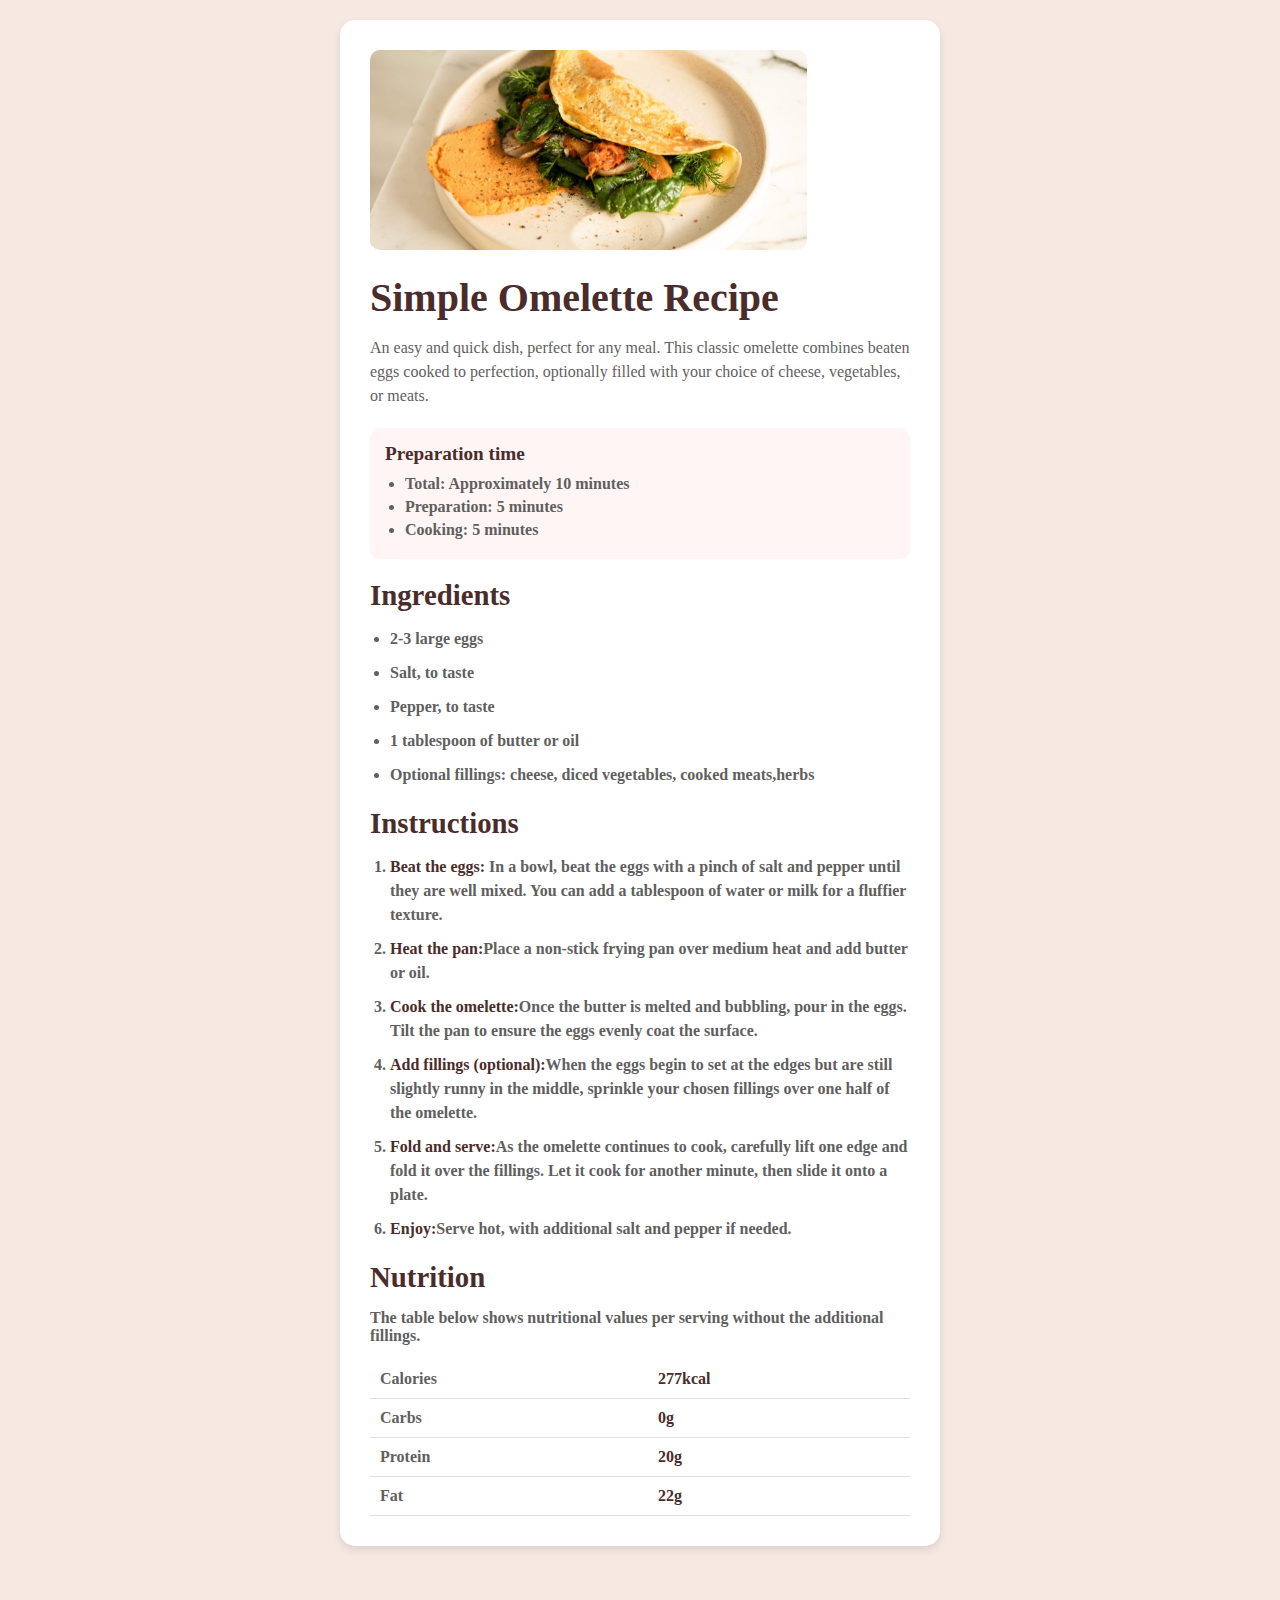
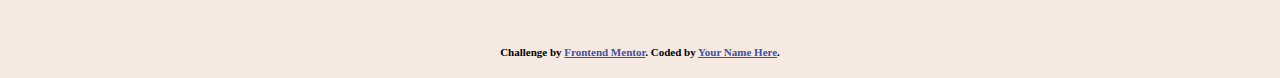
==== recipe-page-main/index.html @ fe3fb16d "first commit" ====
<!DOCTYPE html>
<html lang="en">
  <head>
    <meta charset="UTF-8" />
    <meta name="viewport" content="width=device-width, initial-scale=1.0" />
    <!-- displays site properly based on user's device -->

    <link
      rel="icon"
      type="image/png"
      sizes="32x32"
      href="./assets/images/favicon-32x32.png"
    />

    <title>Frontend Mentor | Recipe page</title>

    <!-- Feel free to remove these styles or customise in your own stylesheet 👍 -->
    <style>
      * {
        margin: 0;
        padding: 0;
        box-sizing: border-box;
      }
      body{
        display: flex;
        justify-content: center;
        align-items: center;
        flex-direction: column;
        min-height: 100vh;
        padding: 20px;
        background-color: #f5e9e2;
      }
      img{
        max-width: 100%;
        height: 200px;
        border-radius: 10px;
        margin-bottom: 20px;  
      }

      .recipe-card {
        background-color: white;
        border-radius: 15px;
        width: 600px;
        padding: 30px;
        box-shadow: 0 4px 8px rgba(0, 0, 0, 0.1);
      }

      .recipe-image {
          width: 100%;
          height: 200px;
          object-fit: cover;
          border-radius: 10px;
          margin-bottom: 20px;
      }

      h1 {
          font-size: 2.5rem;
          color: #4a2c2a;
          margin-bottom: 15px;
      }

      .description {
          font-size: 1rem;
          color: #5f5f5f;
          margin-bottom: 20px;
          line-height: 1.5;
      }

      .prep-time {
          background-color: #fff5f5;
          padding: 15px;
          border-radius: 10px;
          margin-bottom: 20px;
      }

      .prep-time h3 {
          font-size: 1.2rem;
          color: #4a2c2a;
          margin-bottom: 10px;
      }

      .prep-time ul {
          list-style-type: disc;
          padding-left: 20px;
      }

      .prep-time li {
          font-size: 1rem;
          color: #5f5f5f;
          margin-bottom: 5px;
      }

      h2 {
          font-size: 1.8rem;
          color: #4a2c2a;
          margin-bottom: 15px;
      }

      .ingredients,
      .instructions {
          padding-left: 20px;
          margin-bottom: 20px;
      }

      .ingredients li,
      .instructions li {
          font-size: 1rem;
          color: #5f5f5f;
          margin-bottom: 10px;
          line-height: 1.5;
      }

      .instructions li strong {
          color: #4a2c2a;
      }

      .nutrition-info {
          font-size: 1rem;
          color: #5f5f5f;
          margin-bottom: 15px;
      }

      .nutrition-table {
          width: 100%;
          border-collapse: collapse;
      }

      .nutrition-table td {
          padding: 10px;
          font-size: 1rem;
          color: #5f5f5f;
          border-bottom: 1px solid #e0e0e0;
      }

      .nutrition-table td:last-child {
          font-weight: bold;
          color: #4a2c2a;
      }

      /* Responsive Design */
      @media (max-width: 768px) {
          .recipe-card {
              width: 90%;
              padding: 20px;
          }

          h1 {
              font-size: 2rem;
          }

          h2 {
              font-size: 1.5rem;
          }

          img {
              height: 150px;
          }

          .description,
          .prep-time li,
          .ingredients li,
          .instructions li,
          .nutrition-info,
          .nutrition-table td {
              font-size: 0.9rem;
          }

          .prep-time h3 {
              font-size: 1rem;
          }
      }

      @media (max-width: 480px) {
          .recipe-card {
              width: 100%;
              padding: 15px;
          }

          h1 {
              font-size: 1.8rem;
          }

          h2 {
              font-size: 1.3rem;
          }

          img {
              height: 120px;
          }

          .description,
          .prep-time li,
          .ingredients li,
          .instructions li,
          .nutrition-info,
          .nutrition-table td {
              font-size: 0.85rem;
          }

          .prep-time h3 {
              font-size: 0.9rem;
          }

          .prep-time,
          .ingredients,
          .instructions {
              padding: 10px;
          }
      }
      .attribution {
        margin-top: 100px;
        font-size: 11px;
        text-align: center;
      }
      .attribution a {
        color: hsl(228, 45%, 44%);
      }
      

    </style>
  </head>
  <body>
    <div class="recipe-card">
      <header>
        <img src="/recipe-page-main/assets/images/image-omelette.jpeg" alt="" />

        <h1>Simple Omelette Recipe</h1>
        <p class="description">
          An easy and quick dish, perfect for any meal. This classic omelette
          combines beaten eggs cooked to perfection, optionally filled with your
          choice of cheese, vegetables, or meats.
        </p>
      </header>
      <main>
        <div class="prep-time">
          <h3>Preparation time</h3>
          <ul>
            <li><strong>Total:</b> Approximately 10 minutes</li>
            <li><strong>Preparation:</strong> 5 minutes</li>
            <li><strong>Cooking:</strong> 5 minutes</li>
          </ul>
        </div>

        <h2>Ingredients</h2>
        <ul class="ingredients">
          <li>2-3 large eggs</li>
          <li>Salt, to taste</li>
          <li>Pepper, to taste</li>
          <li>1 tablespoon of butter or oil</li>
          <li>Optional fillings: cheese, diced vegetables, cooked meats,herbs</li>
        </ul>

        <h2>Instructions</h2>
        <ol class="instructions">
          <li><strong>Beat the eggs:</strong>  In a bowl, beat the eggs with a pinch of
        salt and pepper until they are well mixed. You can add a tablespoon of
        water or milk for a fluffier texture.</li>
          <li><strong>Heat the pan:</strong>Place a non-stick frying pan over medium heat and add butter or oil.</li>
          <li><strong>Cook the omelette:</strong>Once
            the butter is melted and bubbling, pour in the eggs. Tilt the pan to
            ensure the eggs evenly coat the surface.</li>
          <li><strong>Add fillings (optional):</strong>When the
            eggs begin to set at the edges but are still slightly runny in the middle,
            sprinkle your chosen fillings over one half of the omelette.</li>
          <li><strong>Fold and serve:</strong>As the omelette continues to cook, carefully lift one edge and fold it over the fillings. Let it cook for another minute, then slide it onto a plate.</li>
          <li><strong>Enjoy:</strong>Serve hot, with additional salt and pepper if needed.</li>
        </ol>

        <h2>Nutrition</h3>     
        <p class="nutrition-info">The table below shows nutritional values per serving without the additional fillings.</p>
        
        <table class="nutrition-table">
          <tr>
            <td> Calories</td>
            <td> 277kcal</td>
          </tr>
          <tr>
            <td>Carbs</td>
            <td>0g</td>
          </tr>
          <tr>
            <td>Protein </td>
            <td>20g</td>
          </tr>
          <tr>
            <td>Fat</td>
            <td>22g</td>
          </tr>
        </table>
          
      </div>
  

      </main>
      
    <footer class="attribution">
      Challenge by
      <a href="https://www.frontendmentor.io?ref=challenge" target="_blank"
        >Frontend Mentor</a
      >. Coded by <a href="#">Your Name Here</a>.
    </footer>
  </body>
</html>
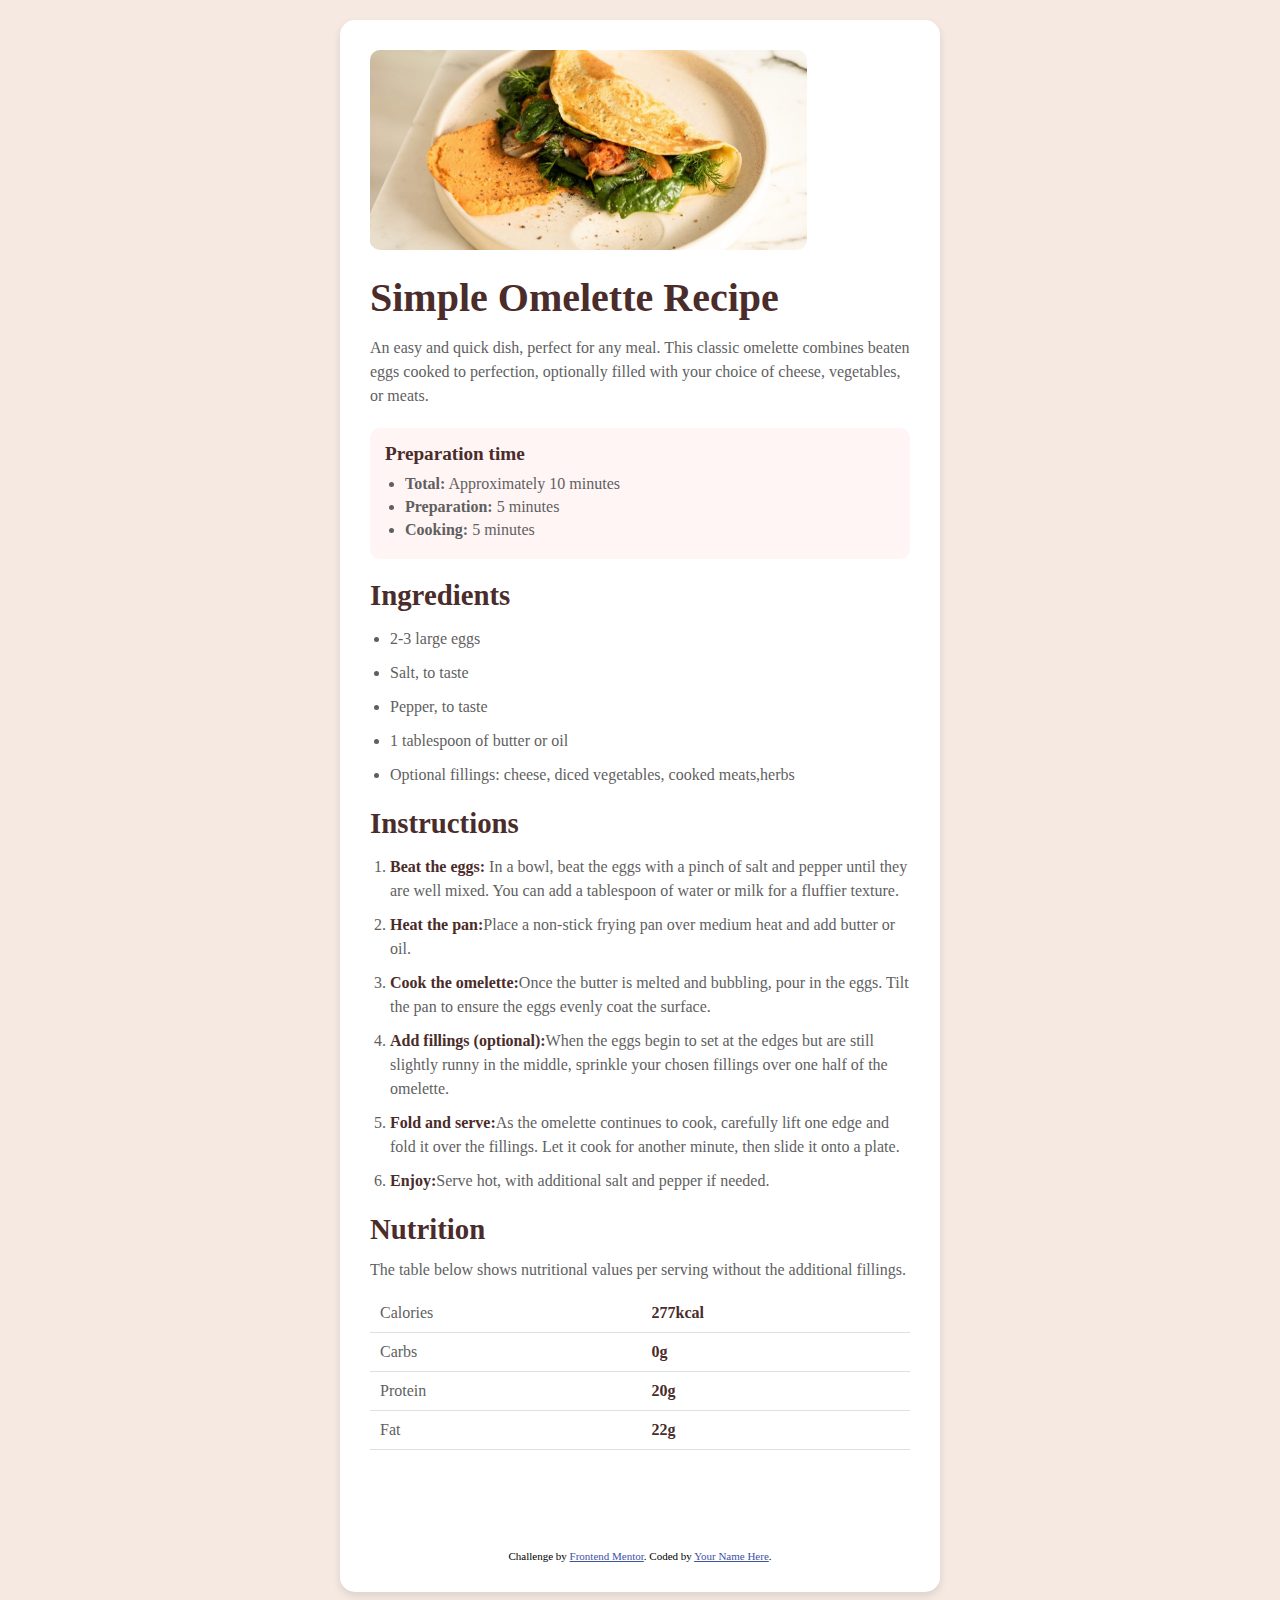
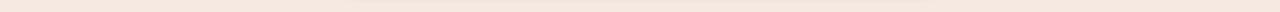
==== commit 6b30e71a: "Correct HTML" ====
--- a/recipe-page-main/index.html
+++ b/recipe-page-main/index.html
@@ -21,7 +21,7 @@
         padding: 0;
         box-sizing: border-box;
       }
-      body{
+      body {
         display: flex;
         justify-content: center;
         align-items: center;
@@ -30,11 +30,11 @@
         padding: 20px;
         background-color: #f5e9e2;
       }
-      img{
+      img {
         max-width: 100%;
         height: 200px;
         border-radius: 10px;
-        margin-bottom: 20px;  
+        margin-bottom: 20px;
       }
 
       .recipe-card {
@@ -46,166 +46,166 @@
       }
 
       .recipe-image {
-          width: 100%;
-          height: 200px;
-          object-fit: cover;
-          border-radius: 10px;
-          margin-bottom: 20px;
+        width: 100%;
+        height: 200px;
+        object-fit: cover;
+        border-radius: 10px;
+        margin-bottom: 20px;
       }
 
       h1 {
-          font-size: 2.5rem;
-          color: #4a2c2a;
-          margin-bottom: 15px;
+        font-size: 2.5rem;
+        color: #4a2c2a;
+        margin-bottom: 15px;
       }
 
       .description {
-          font-size: 1rem;
-          color: #5f5f5f;
-          margin-bottom: 20px;
-          line-height: 1.5;
+        font-size: 1rem;
+        color: #5f5f5f;
+        margin-bottom: 20px;
+        line-height: 1.5;
       }
 
       .prep-time {
-          background-color: #fff5f5;
-          padding: 15px;
-          border-radius: 10px;
-          margin-bottom: 20px;
+        background-color: #fff5f5;
+        padding: 15px;
+        border-radius: 10px;
+        margin-bottom: 20px;
       }
 
       .prep-time h3 {
-          font-size: 1.2rem;
-          color: #4a2c2a;
-          margin-bottom: 10px;
+        font-size: 1.2rem;
+        color: #4a2c2a;
+        margin-bottom: 10px;
       }
 
       .prep-time ul {
-          list-style-type: disc;
-          padding-left: 20px;
+        list-style-type: disc;
+        padding-left: 20px;
       }
 
       .prep-time li {
-          font-size: 1rem;
-          color: #5f5f5f;
-          margin-bottom: 5px;
+        font-size: 1rem;
+        color: #5f5f5f;
+        margin-bottom: 5px;
       }
 
       h2 {
-          font-size: 1.8rem;
-          color: #4a2c2a;
-          margin-bottom: 15px;
+        font-size: 1.8rem;
+        color: #4a2c2a;
+        margin-bottom: 15px;
       }
 
       .ingredients,
       .instructions {
-          padding-left: 20px;
-          margin-bottom: 20px;
+        padding-left: 20px;
+        margin-bottom: 20px;
       }
 
       .ingredients li,
       .instructions li {
-          font-size: 1rem;
-          color: #5f5f5f;
-          margin-bottom: 10px;
-          line-height: 1.5;
+        font-size: 1rem;
+        color: #5f5f5f;
+        margin-bottom: 10px;
+        line-height: 1.5;
       }
 
       .instructions li strong {
-          color: #4a2c2a;
+        color: #4a2c2a;
       }
 
       .nutrition-info {
-          font-size: 1rem;
-          color: #5f5f5f;
-          margin-bottom: 15px;
+        font-size: 1rem;
+        color: #5f5f5f;
+        margin-bottom: 15px;
       }
 
       .nutrition-table {
-          width: 100%;
-          border-collapse: collapse;
+        width: 100%;
+        border-collapse: collapse;
       }
 
       .nutrition-table td {
-          padding: 10px;
-          font-size: 1rem;
-          color: #5f5f5f;
-          border-bottom: 1px solid #e0e0e0;
+        padding: 10px;
+        font-size: 1rem;
+        color: #5f5f5f;
+        border-bottom: 1px solid #e0e0e0;
       }
 
       .nutrition-table td:last-child {
-          font-weight: bold;
-          color: #4a2c2a;
+        font-weight: bold;
+        color: #4a2c2a;
       }
 
       /* Responsive Design */
       @media (max-width: 768px) {
-          .recipe-card {
-              width: 90%;
-              padding: 20px;
-          }
-
-          h1 {
-              font-size: 2rem;
-          }
-
-          h2 {
-              font-size: 1.5rem;
-          }
-
-          img {
-              height: 150px;
-          }
-
-          .description,
-          .prep-time li,
-          .ingredients li,
-          .instructions li,
-          .nutrition-info,
-          .nutrition-table td {
-              font-size: 0.9rem;
-          }
-
-          .prep-time h3 {
-              font-size: 1rem;
-          }
+        .recipe-card {
+          width: 90%;
+          padding: 20px;
+        }
+
+        h1 {
+          font-size: 2rem;
+        }
+
+        h2 {
+          font-size: 1.5rem;
+        }
+
+        img {
+          height: 150px;
+        }
+
+        .description,
+        .prep-time li,
+        .ingredients li,
+        .instructions li,
+        .nutrition-info,
+        .nutrition-table td {
+          font-size: 0.9rem;
+        }
+
+        .prep-time h3 {
+          font-size: 1rem;
+        }
       }
 
       @media (max-width: 480px) {
-          .recipe-card {
-              width: 100%;
-              padding: 15px;
-          }
-
-          h1 {
-              font-size: 1.8rem;
-          }
-
-          h2 {
-              font-size: 1.3rem;
-          }
-
-          img {
-              height: 120px;
-          }
-
-          .description,
-          .prep-time li,
-          .ingredients li,
-          .instructions li,
-          .nutrition-info,
-          .nutrition-table td {
-              font-size: 0.85rem;
-          }
-
-          .prep-time h3 {
-              font-size: 0.9rem;
-          }
-
-          .prep-time,
-          .ingredients,
-          .instructions {
-              padding: 10px;
-          }
+        .recipe-card {
+          width: 100%;
+          padding: 15px;
+        }
+
+        h1 {
+          font-size: 1.8rem;
+        }
+
+        h2 {
+          font-size: 1.3rem;
+        }
+
+        img {
+          height: 120px;
+        }
+
+        .description,
+        .prep-time li,
+        .ingredients li,
+        .instructions li,
+        .nutrition-info,
+        .nutrition-table td {
+          font-size: 0.85rem;
+        }
+
+        .prep-time h3 {
+          font-size: 0.9rem;
+        }
+
+        .prep-time,
+        .ingredients,
+        .instructions {
+          padding: 10px;
+        }
       }
       .attribution {
         margin-top: 100px;
@@ -215,8 +215,6 @@
       .attribution a {
         color: hsl(228, 45%, 44%);
       }
-      
-
     </style>
   </head>
   <body>
@@ -235,7 +233,7 @@
         <div class="prep-time">
           <h3>Preparation time</h3>
           <ul>
-            <li><strong>Total:</b> Approximately 10 minutes</li>
+            <li><strong>Total:</strong> Approximately 10 minutes</li>
             <li><strong>Preparation:</strong> 5 minutes</li>
             <li><strong>Cooking:</strong> 5 minutes</li>
           </ul>
@@ -247,39 +245,60 @@
           <li>Salt, to taste</li>
           <li>Pepper, to taste</li>
           <li>1 tablespoon of butter or oil</li>
-          <li>Optional fillings: cheese, diced vegetables, cooked meats,herbs</li>
+          <li>
+            Optional fillings: cheese, diced vegetables, cooked meats,herbs
+          </li>
         </ul>
 
         <h2>Instructions</h2>
         <ol class="instructions">
-          <li><strong>Beat the eggs:</strong>  In a bowl, beat the eggs with a pinch of
-        salt and pepper until they are well mixed. You can add a tablespoon of
-        water or milk for a fluffier texture.</li>
-          <li><strong>Heat the pan:</strong>Place a non-stick frying pan over medium heat and add butter or oil.</li>
-          <li><strong>Cook the omelette:</strong>Once
-            the butter is melted and bubbling, pour in the eggs. Tilt the pan to
-            ensure the eggs evenly coat the surface.</li>
-          <li><strong>Add fillings (optional):</strong>When the
-            eggs begin to set at the edges but are still slightly runny in the middle,
-            sprinkle your chosen fillings over one half of the omelette.</li>
-          <li><strong>Fold and serve:</strong>As the omelette continues to cook, carefully lift one edge and fold it over the fillings. Let it cook for another minute, then slide it onto a plate.</li>
-          <li><strong>Enjoy:</strong>Serve hot, with additional salt and pepper if needed.</li>
+          <li>
+            <strong>Beat the eggs:</strong> In a bowl, beat the eggs with a
+            pinch of salt and pepper until they are well mixed. You can add a
+            tablespoon of water or milk for a fluffier texture.
+          </li>
+          <li>
+            <strong>Heat the pan:</strong>Place a non-stick frying pan over
+            medium heat and add butter or oil.
+          </li>
+          <li>
+            <strong>Cook the omelette:</strong>Once the butter is melted and
+            bubbling, pour in the eggs. Tilt the pan to ensure the eggs evenly
+            coat the surface.
+          </li>
+          <li>
+            <strong>Add fillings (optional):</strong>When the eggs begin to set
+            at the edges but are still slightly runny in the middle, sprinkle
+            your chosen fillings over one half of the omelette.
+          </li>
+          <li>
+            <strong>Fold and serve:</strong>As the omelette continues to cook,
+            carefully lift one edge and fold it over the fillings. Let it cook
+            for another minute, then slide it onto a plate.
+          </li>
+          <li>
+            <strong>Enjoy:</strong>Serve hot, with additional salt and pepper if
+            needed.
+          </li>
         </ol>
 
-        <h2>Nutrition</h3>     
-        <p class="nutrition-info">The table below shows nutritional values per serving without the additional fillings.</p>
-        
+        <h2>Nutrition</h2>
+        <p class="nutrition-info">
+          The table below shows nutritional values per serving without the
+          additional fillings.
+        </p>
+
         <table class="nutrition-table">
           <tr>
-            <td> Calories</td>
-            <td> 277kcal</td>
+            <td>Calories</td>
+            <td>277kcal</td>
           </tr>
           <tr>
             <td>Carbs</td>
             <td>0g</td>
           </tr>
           <tr>
-            <td>Protein </td>
+            <td>Protein</td>
             <td>20g</td>
           </tr>
           <tr>
@@ -287,18 +306,14 @@
             <td>22g</td>
           </tr>
         </table>
-          
-      </div>
-  
-
       </main>
-      
-    <footer class="attribution">
-      Challenge by
-      <a href="https://www.frontendmentor.io?ref=challenge" target="_blank"
-        >Frontend Mentor</a
-      >. Coded by <a href="#">Your Name Here</a>.
-    </footer>
+
+      <footer class="attribution">
+        Challenge by
+        <a href="https://www.frontendmentor.io?ref=challenge" target="_blank"
+          >Frontend Mentor</a
+        >. Coded by <a href="#">Your Name Here</a>.
+      </footer>
+    </div>
   </body>
 </html>
-
